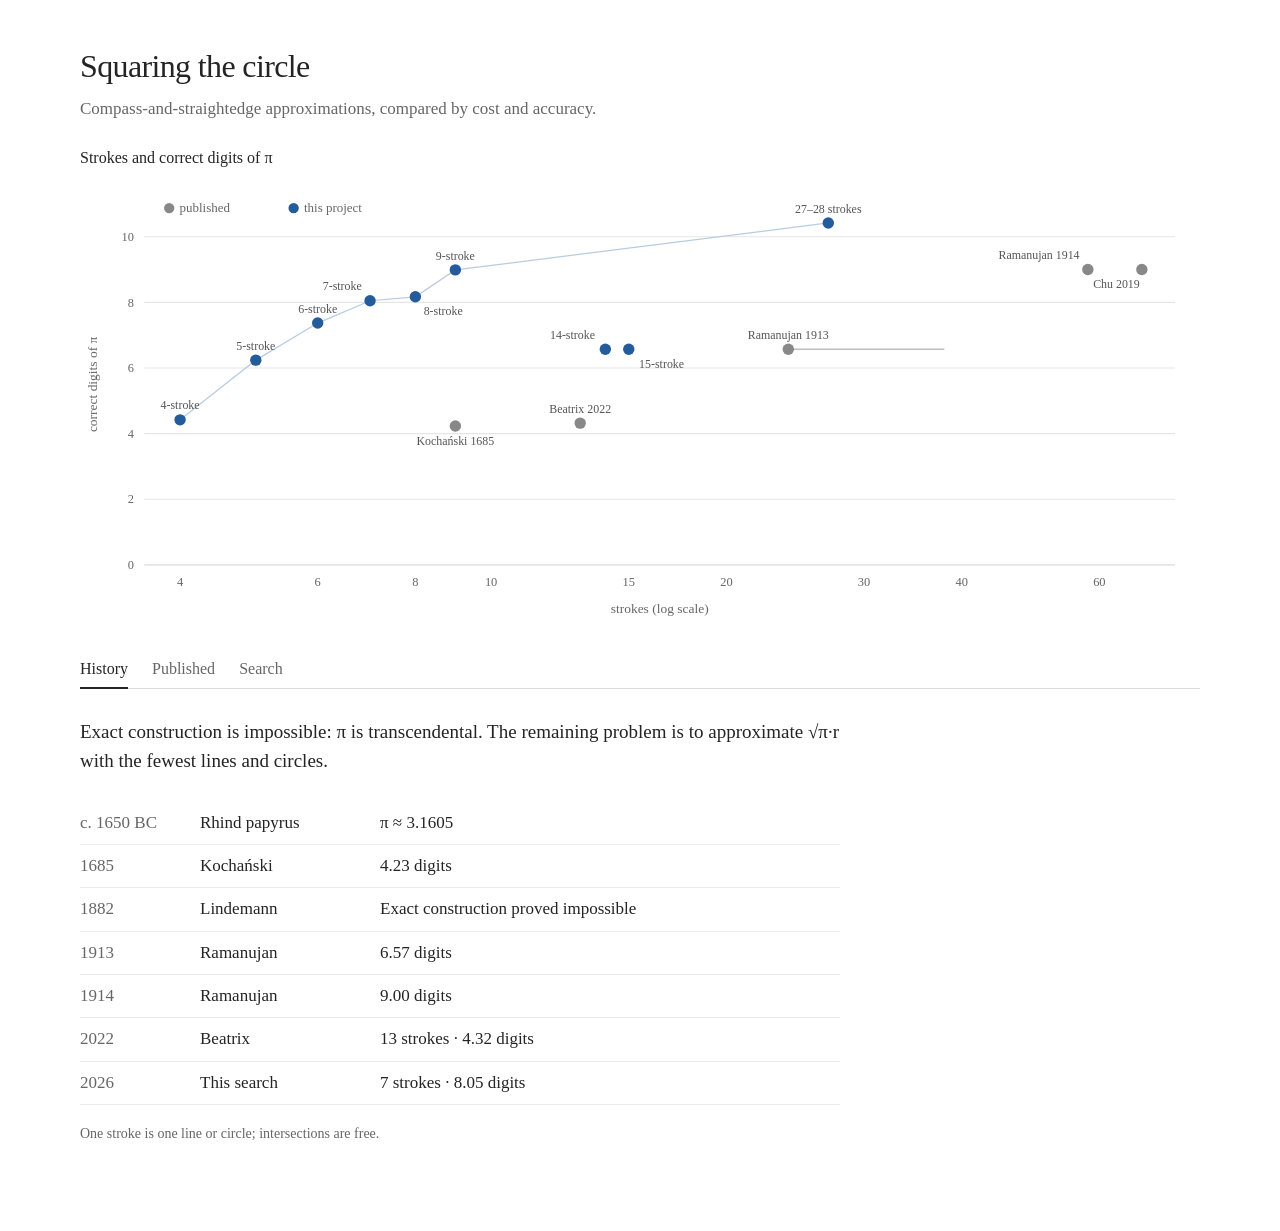
==== visualizations/index.html @ 8b977477 "Refine explorer and add Pages deployment" ====
<!DOCTYPE html>
<html lang="en">
<head>
<meta charset="utf-8">
<meta name="viewport" content="width=device-width, initial-scale=1">
<title>Squaring the circle</title>
<link rel="stylesheet" href="style.css">
</head>
<body>
<div class="wrap">

<header>
  <h1>Squaring the circle</h1>
  <p class="sub">Compass-and-straightedge approximations, compared by cost and accuracy.</p>
</header>

<div class="hero">
  <h2>Strokes and correct digits of π</h2>
  <div id="plot-box"></div>
</div>

<div class="tabs" id="tabs" role="tablist" aria-label="Sections">
  <button class="tab active" id="tab-history" role="tab" aria-selected="true" aria-controls="panel-history" data-tab="history">History</button>
  <button class="tab" id="tab-existing" role="tab" aria-selected="false" aria-controls="panel-existing" data-tab="existing">Published</button>
  <button class="tab" id="tab-new" role="tab" aria-selected="false" aria-controls="panel-new" data-tab="new">Search</button>
</div>

<section class="panel active hist" id="panel-history" role="tabpanel" aria-labelledby="tab-history">
  <p>Exact construction is impossible: π is transcendental. The remaining problem is to
  approximate √π·r with the fewest lines and circles.</p>

  <table class="chronology">
    <tbody>
      <tr><th>c. 1650 BC</th><td>Rhind papyrus</td><td>π ≈ 3.1605</td></tr>
      <tr><th>1685</th><td>Kochański</td><td>4.23 digits</td></tr>
      <tr><th>1882</th><td>Lindemann</td><td>Exact construction proved impossible</td></tr>
      <tr><th>1913</th><td>Ramanujan</td><td>6.57 digits</td></tr>
      <tr><th>1914</th><td>Ramanujan</td><td>9.00 digits</td></tr>
      <tr><th>2022</th><td>Beatrix</td><td>13 strokes · 4.32 digits</td></tr>
      <tr><th>2026</th><td>This search</td><td>7 strokes · 8.05 digits</td></tr>
    </tbody>
  </table>

  <p class="note">One stroke is one line or circle; intersections are free.</p>
</section>

<section class="panel" id="panel-existing" role="tabpanel" aria-labelledby="tab-existing">
  <div id="old-builder"></div>
</section>

<section class="panel" id="panel-new" role="tabpanel" aria-labelledby="tab-new">
  <div id="new-builder"></div>
</section>

</div>
<script src="constructions.js"></script>
<script src="engine.js"></script>
</body>
</html>
---- visualizations/style.css ----
:root {
  --paper: #fff;
  --ink: #242424;
  --muted: #666;
  --faint: #aaa;
  --rule: #ddd;
  --rule-light: #ececec;
  --blue: #245b9b;
  --blue-light: #b9cbe0;
}

* { box-sizing: border-box; }

body {
  margin: 0;
  background: var(--paper);
  color: var(--ink);
  font: 17px/1.55 Charter, "Iowan Old Style", "Palatino Linotype", Georgia, serif;
}

button { font-family: inherit; }

.wrap {
  width: min(1120px, calc(100% - 40px));
  margin: 0 auto;
  padding-bottom: 72px;
}

header { padding: 42px 0 24px; }
h1 { margin: 0; font-size: 32px; font-weight: 500; letter-spacing: -.02em; }
.sub { margin: 4px 0 0; color: var(--muted); }

.hero { margin: 0 0 28px; }
.hero h2 { margin: 0 0 6px; font-size: 16px; font-weight: 500; }
#plot { display: block; width: 100%; height: auto; }
.plot-tip {
  position: fixed;
  z-index: 10;
  padding: 4px 8px;
  border: 1px solid #444;
  background: var(--paper);
  color: var(--ink);
  font: 13px/1.4 ui-sans-serif, system-ui, sans-serif;
  opacity: 0;
  pointer-events: none;
  white-space: nowrap;
}

.tabs {
  display: flex;
  gap: 24px;
  margin-bottom: 28px;
  border-bottom: 1px solid var(--rule);
}

.tab {
  margin-bottom: -1px;
  padding: 9px 0;
  border: 0;
  border-bottom: 2px solid transparent;
  background: none;
  color: var(--muted);
  font-size: 16px;
  cursor: pointer;
}

.tab:hover { color: var(--ink); }
.tab.active { border-bottom-color: var(--ink); color: var(--ink); }
.panel { display: none; }
.panel.active { display: block; }

.hist { max-width: 760px; }
.hist > p:first-child { margin-top: 0; font-size: 19px; }
.hist .note { color: var(--muted); font-size: 14px; }
.chronology { width: 100%; margin: 26px 0 18px; border-collapse: collapse; }
.chronology th,
.chronology td { padding: 8px 10px 8px 0; border-bottom: 1px solid var(--rule-light); text-align: left; }
.chronology th { width: 120px; font-weight: 400; color: var(--muted); }
.chronology td:nth-child(2) { width: 180px; }

.builder {
  display: grid;
  grid-template-columns: 260px minmax(0, 1fr);
  gap: 36px;
  align-items: start;
}

.cons-list { border-top: 1px solid var(--rule); }
.cons-card {
  display: block;
  width: 100%;
  padding: 10px 0;
  border: 0;
  border-bottom: 1px solid var(--rule-light);
  background: none;
  color: var(--ink);
  text-align: left;
  cursor: pointer;
}
.cons-card:hover .t { color: var(--blue); }
.cons-card.sel .t { color: var(--blue); }
.cons-card.sel { box-shadow: inset 2px 0 var(--blue); padding-left: 10px; }
.cons-card .t { font-size: 15px; }
.cons-card .m {
  margin-top: 1px;
  color: var(--muted);
  font: 12px/1.4 ui-sans-serif, system-ui, sans-serif;
  font-variant-numeric: tabular-nums;
}

.stage { min-width: 0; }
.stage-head { margin-bottom: 10px; }
.stage-head .name { font-size: 21px; }
.stage-head .meta { margin-top: 2px; color: var(--muted); font-size: 14px; }
.stage svg {
  display: block;
  width: 100%;
  height: auto;
  border-top: 1px solid var(--rule);
  border-bottom: 1px solid var(--rule);
}

.controls {
  display: flex;
  align-items: center;
  gap: 8px;
  margin-top: 12px;
}
.btn {
  padding: 5px 11px;
  border: 1px solid var(--rule);
  background: var(--paper);
  color: var(--ink);
  font-size: 14px;
  cursor: pointer;
}
.btn:hover:not(:disabled) { border-color: var(--ink); }
.btn:disabled { opacity: .35; cursor: default; }
.stepno {
  margin-left: 4px;
  color: var(--muted);
  font: 13px/1.4 ui-sans-serif, system-ui, sans-serif;
  font-variant-numeric: tabular-nums;
}

.caption { margin-top: 14px; min-height: 48px; }
.caption b { font-weight: 500; }
.caption .cost { color: var(--muted); font-size: 14px; white-space: nowrap; }
.readout {
  display: flex;
  flex-wrap: wrap;
  gap: 8px 24px;
  margin-top: 12px;
  padding-top: 10px;
  border-top: 1px solid var(--rule-light);
  font: 13px/1.4 ui-sans-serif, system-ui, sans-serif;
  font-variant-numeric: tabular-nums;
}
.readout .k { color: var(--muted); }
.readout .v { color: var(--ink); }
.notes { display: none; }

@media (max-width: 760px) {
  .wrap { width: min(calc(100% - 28px), 1120px); }
  header { padding-top: 28px; }
  .builder { grid-template-columns: 1fr; gap: 24px; }
  .cons-list {
    display: grid;
    grid-template-columns: repeat(2, minmax(0, 1fr));
    column-gap: 18px;
  }
  .chronology th { width: 96px; }
  .chronology td:nth-child(2) { width: auto; }
}

@media (max-width: 480px) {
  body { font-size: 16px; }
  h1 { font-size: 28px; }
  .tabs { gap: 18px; }
  .cons-list { grid-template-columns: 1fr; }
  .chronology td:nth-child(3) { text-align: right; }
}
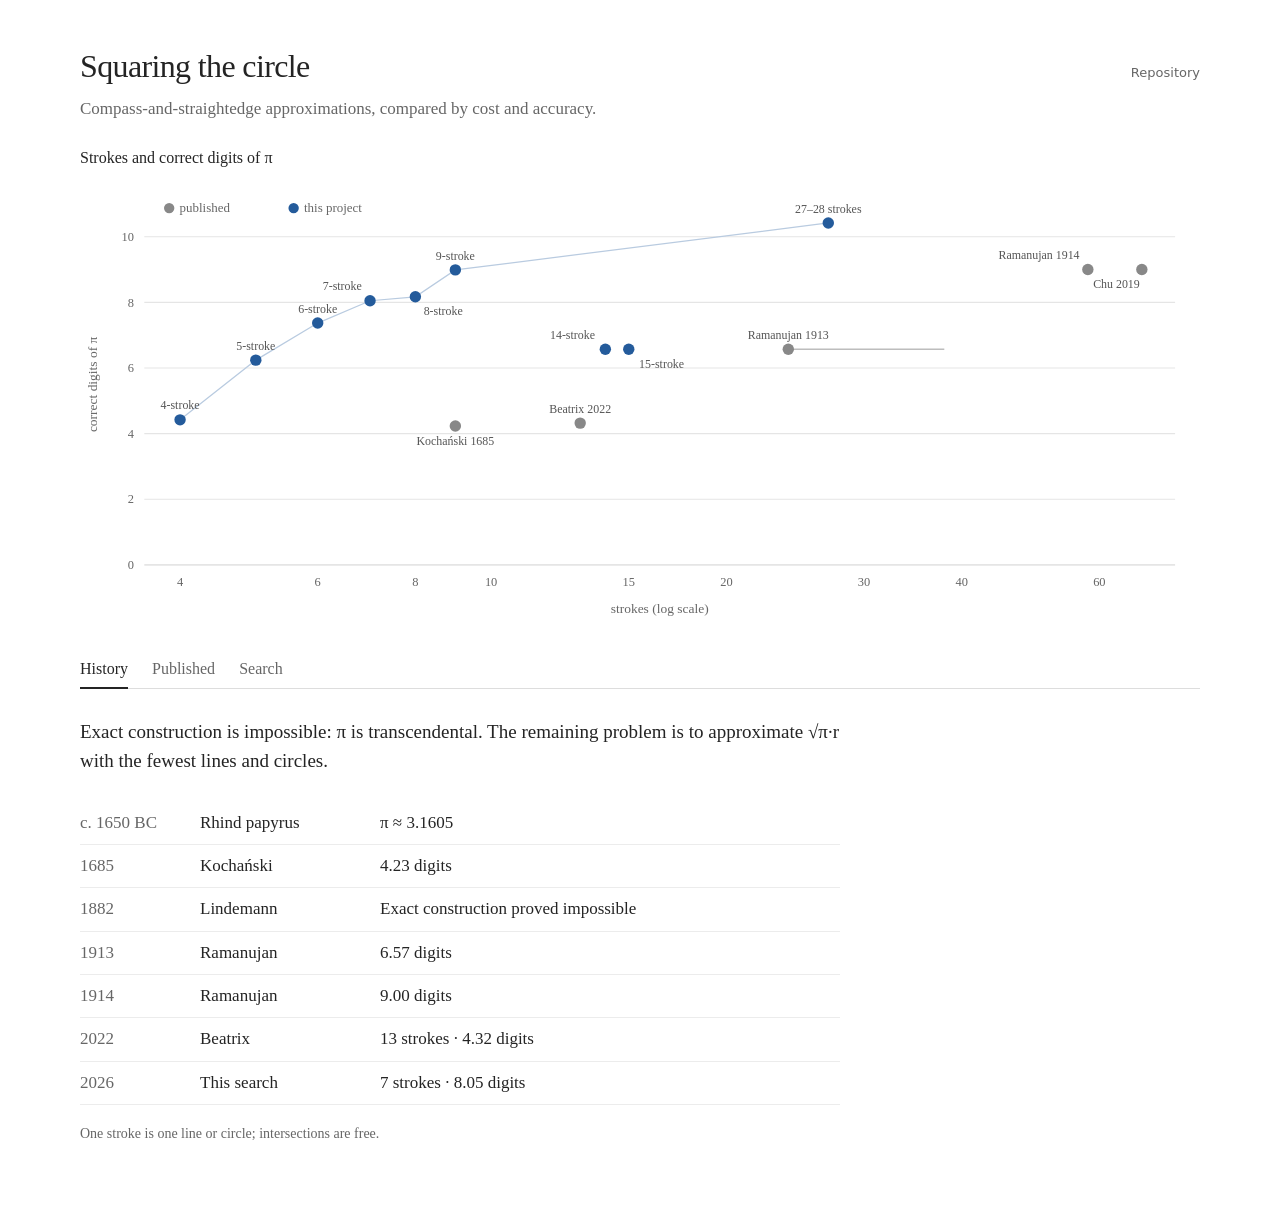
==== commit 8725dc4f: "Link explorer and repository" ====
--- a/visualizations/index.html
+++ b/visualizations/index.html
@@ -10,7 +10,10 @@
 <div class="wrap">
 
 <header>
-  <h1>Squaring the circle</h1>
+  <div class="header-line">
+    <h1>Squaring the circle</h1>
+    <a class="repo-link" href="https://github.com/jpthor/square-the-circle">Repository</a>
+  </div>
   <p class="sub">Compass-and-straightedge approximations, compared by cost and accuracy.</p>
 </header>
 
--- a/visualizations/style.css
+++ b/visualizations/style.css
@@ -27,8 +27,15 @@
 }
 
 header { padding: 42px 0 24px; }
+.header-line { display: flex; align-items: baseline; justify-content: space-between; gap: 24px; }
 h1 { margin: 0; font-size: 32px; font-weight: 500; letter-spacing: -.02em; }
 .sub { margin: 4px 0 0; color: var(--muted); }
+.repo-link {
+  color: var(--muted);
+  font: 13px/1.4 ui-sans-serif, system-ui, sans-serif;
+  text-decoration: none;
+}
+.repo-link:hover { color: var(--ink); text-decoration: underline; }
 
 .hero { margin: 0 0 28px; }
 .hero h2 { margin: 0 0 6px; font-size: 16px; font-weight: 500; }
@@ -176,6 +183,7 @@
 @media (max-width: 480px) {
   body { font-size: 16px; }
   h1 { font-size: 28px; }
+  .header-line { align-items: center; }
   .tabs { gap: 18px; }
   .cons-list { grid-template-columns: 1fr; }
   .chronology td:nth-child(3) { text-align: right; }
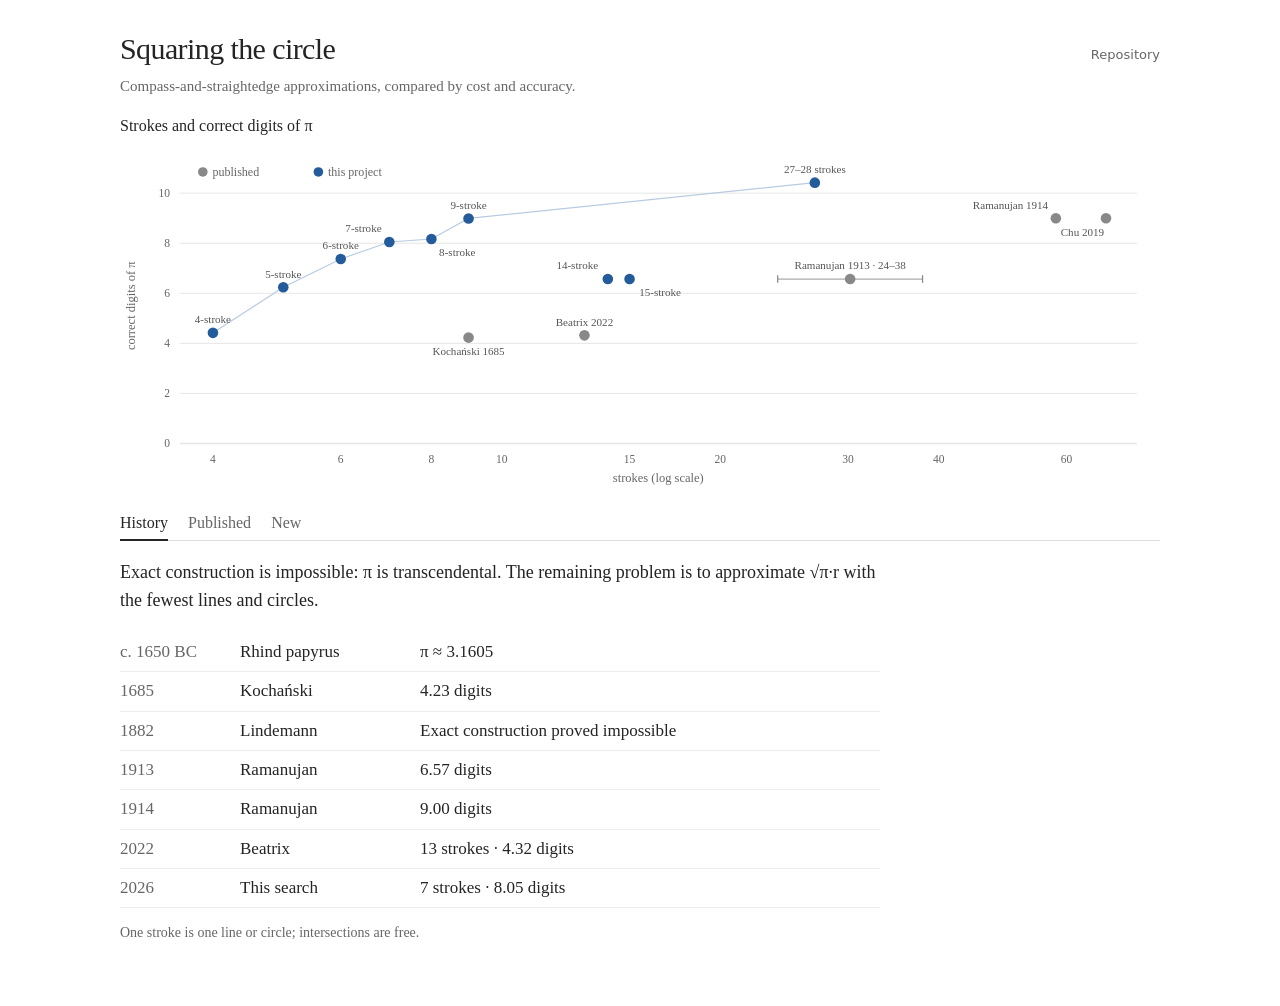
==== commit 68e470fd: "Compact explorer controls" ====
--- a/visualizations/index.html
+++ b/visualizations/index.html
@@ -25,7 +25,7 @@
 <div class="tabs" id="tabs" role="tablist" aria-label="Sections">
   <button class="tab active" id="tab-history" role="tab" aria-selected="true" aria-controls="panel-history" data-tab="history">History</button>
   <button class="tab" id="tab-existing" role="tab" aria-selected="false" aria-controls="panel-existing" data-tab="existing">Published</button>
-  <button class="tab" id="tab-new" role="tab" aria-selected="false" aria-controls="panel-new" data-tab="new">Search</button>
+  <button class="tab" id="tab-new" role="tab" aria-selected="false" aria-controls="panel-new" data-tab="new">New</button>
 </div>
 
 <section class="panel active hist" id="panel-history" role="tabpanel" aria-labelledby="tab-history">
--- a/visualizations/style.css
+++ b/visualizations/style.css
@@ -21,15 +21,15 @@
 button { font-family: inherit; }
 
 .wrap {
-  width: min(1120px, calc(100% - 40px));
+  width: min(1040px, calc(100% - 40px));
   margin: 0 auto;
-  padding-bottom: 72px;
+  padding-bottom: 48px;
 }
 
-header { padding: 42px 0 24px; }
+header { padding: 26px 0 16px; }
 .header-line { display: flex; align-items: baseline; justify-content: space-between; gap: 24px; }
-h1 { margin: 0; font-size: 32px; font-weight: 500; letter-spacing: -.02em; }
-.sub { margin: 4px 0 0; color: var(--muted); }
+h1 { margin: 0; font-size: 30px; font-weight: 500; letter-spacing: -.02em; }
+.sub { margin: 2px 0 0; color: var(--muted); font-size: 15px; }
 .repo-link {
   color: var(--muted);
   font: 13px/1.4 ui-sans-serif, system-ui, sans-serif;
@@ -37,7 +37,7 @@
 }
 .repo-link:hover { color: var(--ink); text-decoration: underline; }
 
-.hero { margin: 0 0 28px; }
+.hero { margin: 0 0 16px; }
 .hero h2 { margin: 0 0 6px; font-size: 16px; font-weight: 500; }
 #plot { display: block; width: 100%; height: auto; }
 .plot-tip {
@@ -55,14 +55,14 @@
 
 .tabs {
   display: flex;
-  gap: 24px;
-  margin-bottom: 28px;
+  gap: 20px;
+  margin-bottom: 18px;
   border-bottom: 1px solid var(--rule);
 }
 
 .tab {
   margin-bottom: -1px;
-  padding: 9px 0;
+  padding: 7px 0;
   border: 0;
   border-bottom: 2px solid transparent;
   background: none;
@@ -77,18 +77,18 @@
 .panel.active { display: block; }
 
 .hist { max-width: 760px; }
-.hist > p:first-child { margin-top: 0; font-size: 19px; }
+.hist > p:first-child { margin-top: 0; font-size: 18px; }
 .hist .note { color: var(--muted); font-size: 14px; }
-.chronology { width: 100%; margin: 26px 0 18px; border-collapse: collapse; }
+.chronology { width: 100%; margin: 18px 0 14px; border-collapse: collapse; }
 .chronology th,
-.chronology td { padding: 8px 10px 8px 0; border-bottom: 1px solid var(--rule-light); text-align: left; }
+.chronology td { padding: 6px 10px 6px 0; border-bottom: 1px solid var(--rule-light); text-align: left; }
 .chronology th { width: 120px; font-weight: 400; color: var(--muted); }
 .chronology td:nth-child(2) { width: 180px; }
 
 .builder {
   display: grid;
-  grid-template-columns: 260px minmax(0, 1fr);
-  gap: 36px;
+  grid-template-columns: 230px minmax(0, 1fr);
+  gap: 28px;
   align-items: start;
 }
 
@@ -96,7 +96,7 @@
 .cons-card {
   display: block;
   width: 100%;
-  padding: 10px 0;
+  padding: 7px 0;
   border: 0;
   border-bottom: 1px solid var(--rule-light);
   background: none;
@@ -116,8 +116,8 @@
 }
 
 .stage { min-width: 0; }
-.stage-head { margin-bottom: 10px; }
-.stage-head .name { font-size: 21px; }
+.stage-head { margin-bottom: 6px; }
+.stage-head .name { font-size: 20px; }
 .stage-head .meta { margin-top: 2px; color: var(--muted); font-size: 14px; }
 .stage svg {
   display: block;
@@ -131,10 +131,10 @@
   display: flex;
   align-items: center;
   gap: 8px;
-  margin-top: 12px;
+  margin: 0 0 8px;
 }
 .btn {
-  padding: 5px 11px;
+  padding: 4px 9px;
   border: 1px solid var(--rule);
   background: var(--paper);
   color: var(--ink);
@@ -144,21 +144,21 @@
 .btn:hover:not(:disabled) { border-color: var(--ink); }
 .btn:disabled { opacity: .35; cursor: default; }
 .stepno {
-  margin-left: 4px;
+  margin-left: auto;
   color: var(--muted);
   font: 13px/1.4 ui-sans-serif, system-ui, sans-serif;
   font-variant-numeric: tabular-nums;
 }
 
-.caption { margin-top: 14px; min-height: 48px; }
+.caption { margin-top: 9px; min-height: 38px; }
 .caption b { font-weight: 500; }
 .caption .cost { color: var(--muted); font-size: 14px; white-space: nowrap; }
 .readout {
   display: flex;
   flex-wrap: wrap;
   gap: 8px 24px;
-  margin-top: 12px;
-  padding-top: 10px;
+  margin-top: 8px;
+  padding-top: 8px;
   border-top: 1px solid var(--rule-light);
   font: 13px/1.4 ui-sans-serif, system-ui, sans-serif;
   font-variant-numeric: tabular-nums;
@@ -168,9 +168,9 @@
 .notes { display: none; }
 
 @media (max-width: 760px) {
-  .wrap { width: min(calc(100% - 28px), 1120px); }
-  header { padding-top: 28px; }
-  .builder { grid-template-columns: 1fr; gap: 24px; }
+  .wrap { width: min(calc(100% - 28px), 1040px); }
+  header { padding-top: 22px; }
+  .builder { grid-template-columns: 1fr; gap: 18px; }
   .cons-list {
     display: grid;
     grid-template-columns: repeat(2, minmax(0, 1fr));
